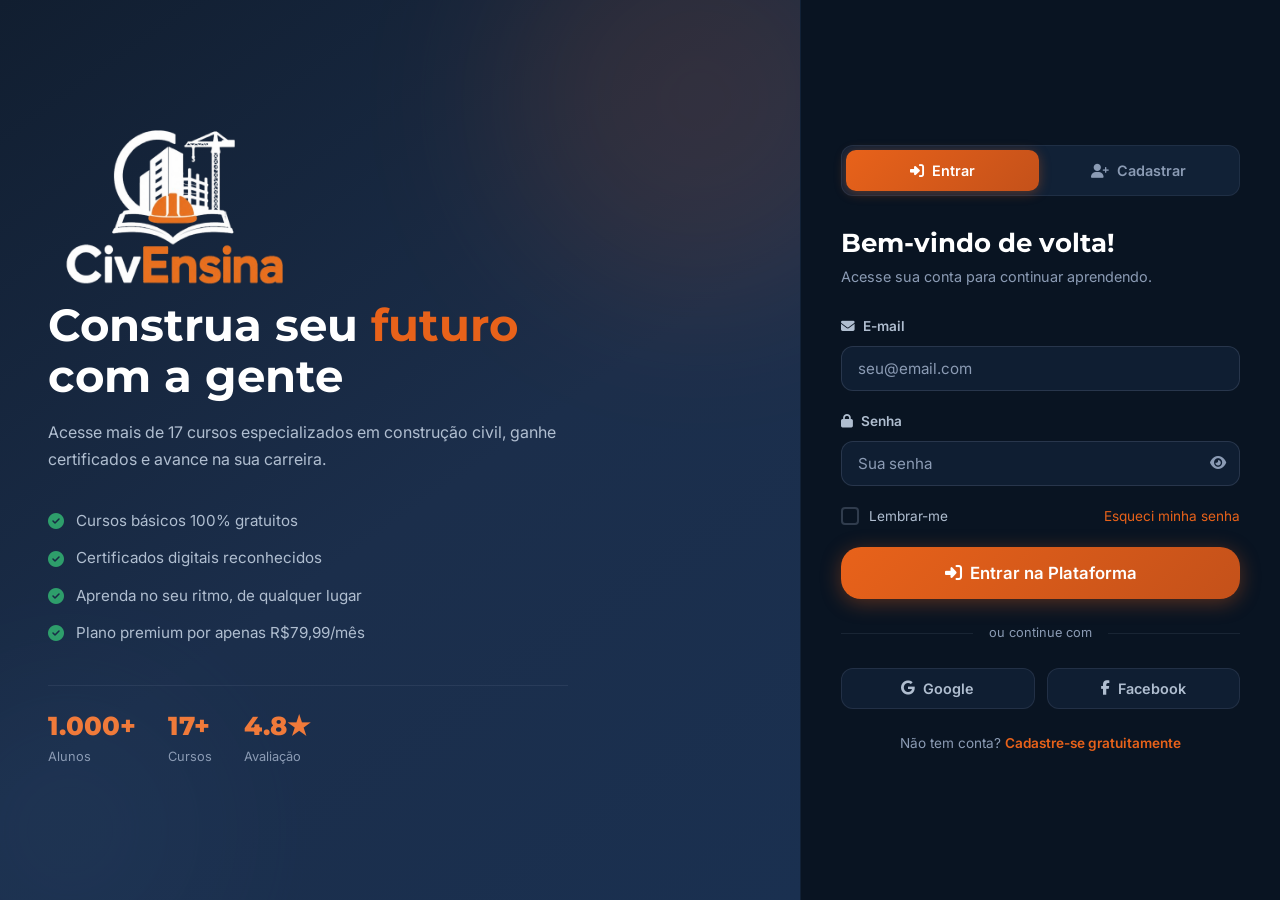
==== auth.html @ f8fbc62d "Add files via upload" ====
<!DOCTYPE html>
<html lang="pt-BR">
<head>
  <meta charset="UTF-8"/>
  <meta name="viewport" content="width=device-width, initial-scale=1.0"/>
  <title>CivEnsina | Acesso</title>
  <link rel="stylesheet" href="css/style.css"/>
  <link rel="stylesheet" href="css/auth.css"/>
  <link rel="stylesheet" href="https://cdnjs.cloudflare.com/ajax/libs/font-awesome/6.5.0/css/all.min.css"/>
  <link href="https://fonts.googleapis.com/css2?family=Inter:wght@300;400;500;600;700;800;900&family=Montserrat:wght@400;600;700;800;900&display=swap" rel="stylesheet"/>
</head>
<body class="auth-page">

<div class="auth-wrapper">
  <!-- LEFT PANEL -->
  <div class="auth-left">
    <div class="auth-left-content"> <a class = "menu" href="#home">
        <img src = "img/logo.png" alt="logo CivEnsina" width="250" height="180">
      </a>
      </a>
      <div class="auth-hero-text">
        <h1>Construa seu <span class="accent">futuro</span> com a gente</h1>
        <p>Acesse mais de 17 cursos especializados em construção civil, ganhe certificados e avance na sua carreira.</p>
      </div>
      <div class="auth-features">
        <div class="auth-feat"><i class="fas fa-check-circle"></i><span>Cursos básicos 100% gratuitos</span></div>
        <div class="auth-feat"><i class="fas fa-check-circle"></i><span>Certificados digitais reconhecidos</span></div>
        <div class="auth-feat"><i class="fas fa-check-circle"></i><span>Aprenda no seu ritmo, de qualquer lugar</span></div>
        <div class="auth-feat"><i class="fas fa-check-circle"></i><span>Plano premium por apenas R$79,99/mês</span></div>
      </div>
      <div class="auth-stats-mini">
        <div class="ast"><span>1.000+</span><p>Alunos</p></div>
        <div class="ast"><span>17+</span><p>Cursos</p></div>
        <div class="ast"><span>4.8★</span><p>Avaliação</p></div>
      </div>
    </div>
    <div class="auth-left-shapes">
      <div class="als als-1"></div>
      <div class="als als-2"></div>
    </div>
  </div>

  <!-- RIGHT PANEL -->
  <div class="auth-right">
    <div class="auth-form-container">

      <!-- TABS -->
      <div class="auth-tabs">
        <button class="auth-tab active" id="tabLogin" onclick="switchTab('login')">
          <i class="fas fa-sign-in-alt"></i> Entrar
        </button>
        <button class="auth-tab" id="tabCadastro" onclick="switchTab('cadastro')">
          <i class="fas fa-user-plus"></i> Cadastrar
        </button>
      </div>

      <!-- LOGIN FORM -->
      <div class="auth-form-panel active" id="panelLogin">
        <div class="form-header">
          <h2>Bem-vindo de volta!</h2>
          <p>Acesse sua conta para continuar aprendendo.</p>
        </div>
        <form id="loginForm" onsubmit="handleLogin(event)">
          <div class="form-group">
            <label for="loginEmail"><i class="fas fa-envelope"></i> E-mail</label>
            <input type="email" id="loginEmail" placeholder="seu@email.com" required/>
            <span class="form-error" id="loginEmailErr"></span>
          </div>
          <div class="form-group">
            <label for="loginPassword"><i class="fas fa-lock"></i> Senha</label>
            <div class="input-password">
              <input type="password" id="loginPassword" placeholder="Sua senha" required/>
              <button type="button" class="toggle-pass" onclick="togglePassword('loginPassword')"><i class="fas fa-eye"></i></button>
            </div>
            <span class="form-error" id="loginPassErr"></span>
          </div>
          <div class="form-options">
            <label class="checkbox-label"><input type="checkbox" id="rememberMe"/><span class="checkmark"></span> Lembrar-me</label>
            <a href="#" class="forgot-link" onclick="showForgotPassword()">Esqueci minha senha</a>
          </div>
          <button type="submit" class="btn btn-primary btn-full btn-lg"><i class="fas fa-sign-in-alt"></i> Entrar na Plataforma</button>
        </form>
        <div class="social-divider"><span>ou continue com</span></div>
        <div class="social-buttons">
          <button class="btn-social google" onclick="socialLogin('google')"><i class="fab fa-google"></i> Google</button>
          <button class="btn-social facebook" onclick="socialLogin('facebook')"><i class="fab fa-facebook-f"></i> Facebook</button>
        </div>
        <p class="switch-auth">Não tem conta? <a href="#" onclick="switchTab('cadastro')">Cadastre-se gratuitamente</a></p>
      </div>

      <!-- CADASTRO FORM -->
      <div class="auth-form-panel" id="panelCadastro">
        <div class="form-header">
          <h2>Crie sua conta gratuita</h2>
          <p>Junte-se a milhares de profissionais da construção civil.</p>
        </div>
        <form id="cadastroForm" onsubmit="handleCadastro(event)">
          <div class="form-group">
            <label for="cadNome"><i class="fas fa-user"></i> Nome Completo</label>
            <input type="text" id="cadNome" placeholder="Seu nome completo" required/>
            <span class="form-error" id="cadNomeErr"></span>
          </div>
          <div class="form-group">
            <label for="cadEmail"><i class="fas fa-envelope"></i> E-mail</label>
            <input type="email" id="cadEmail" placeholder="seu@email.com" required/>
            <span class="form-error" id="cadEmailErr"></span>
          </div>
          <div class="form-group">
            <label for="cadSenha"><i class="fas fa-lock"></i> Senha</label>
            <div class="input-password">
              <input type="password" id="cadSenha" placeholder="Crie uma senha forte" required/>
              <button type="button" class="toggle-pass" onclick="togglePassword('cadSenha')"><i class="fas fa-eye"></i></button>
            </div>
            <div class="password-strength" id="passStrength">
              <div class="strength-bar"><div class="strength-fill" id="strengthFill"></div></div>
              <span id="strengthText">Digite uma senha</span>
            </div>
            <span class="form-error" id="cadSenhaErr"></span>
          </div>
          <div class="form-group">
            <label for="cadConfirma"><i class="fas fa-lock"></i> Confirmar Senha</label>
            <div class="input-password">
              <input type="password" id="cadConfirma" placeholder="Confirme sua senha" required/>
              <button type="button" class="toggle-pass" onclick="togglePassword('cadConfirma')"><i class="fas fa-eye"></i></button>
            </div>
            <span class="form-error" id="cadConfirmaErr"></span>
          </div>
          <label class="checkbox-label terms"><input type="checkbox" id="termsCheck" required/><span class="checkmark"></span> Concordo com os <a href="#">Termos de Uso</a> e <a href="#">Política de Privacidade</a></label>
          <button type="submit" class="btn btn-primary btn-full btn-lg"><i class="fas fa-user-plus"></i> Criar Minha Conta</button>
        </form>
        <div class="social-divider"><span>ou cadastre com</span></div>
        <div class="social-buttons">
          <button class="btn-social google" onclick="socialLogin('google')"><i class="fab fa-google"></i> Google</button>
          <button class="btn-social facebook" onclick="socialLogin('facebook')"><i class="fab fa-facebook-f"></i> Facebook</button>
        </div>
        <p class="switch-auth">Já tem conta? <a href="#" onclick="switchTab('login')">Fazer login</a></p>
      </div>

      <!-- FORGOT PASSWORD MODAL INLINE -->
      <div class="forgot-panel" id="forgotPanel" style="display:none;">
        <div class="form-header">
          <button class="btn-back" onclick="hideForgotPassword()"><i class="fas fa-arrow-left"></i></button>
          <h2>Recuperar Senha</h2>
          <p>Informe seu e-mail e enviaremos as instruções de recuperação.</p>
        </div>
        <form id="forgotForm" onsubmit="handleForgotPassword(event)">
          <div class="form-group">
            <label for="forgotEmail"><i class="fas fa-envelope"></i> E-mail cadastrado</label>
            <input type="email" id="forgotEmail" placeholder="seu@email.com" required/>
          </div>
          <button type="submit" class="btn btn-primary btn-full btn-lg"><i class="fas fa-paper-plane"></i> Enviar E-mail de Recuperação</button>
        </form>
        <div class="forgot-success" id="forgotSuccess" style="display:none;">
          <i class="fas fa-check-circle"></i>
          <h3>E-mail enviado!</h3>
          <p>Verifique sua caixa de entrada e siga as instruções para redefinir sua senha.</p>
          <button class="btn btn-outline" onclick="hideForgotPassword()">Voltar ao Login</button>
        </div>
      </div>

    </div>
  </div>
</div>

<!-- TOAST -->
<div class="toast" id="toast"></div>

<script src="js/auth.js"></script>
</body>
</html>
---- css/style.css ----
/* =============================================
   CIVENSINA — GLOBAL STYLES
   Paleta da Logo:
   Azul Marinho  #1B2E4B  (primário escuro)
   Azul Médio    #2C4A6E  (variante)
   Laranja       #E8621A  (destaque/ação)
   Laranja claro #F07A3A  (hover)
   Cinza Azulado #8B9BB4  (secundário)
   Branco        #FFFFFF
   Off-white     #F4F6FA
   ============================================= */

:root {
  --navy:        #1B2E4B;
  --navy-deep:   #111E30;
  --navy-mid:    #2C4A6E;
  --navy-light:  #3A5F8A;
  --orange:      #E8621A;
  --orange-dark: #C4511A;
  --orange-light:#F07A3A;
  --orange-glow: #FF8C4A;
  --steel:       #8B9BB4;
  --steel-light: #B0BED0;
  --white:       #FFFFFF;
  --off-white:   #F4F6FA;
  --card-bg:     #192741;
  --card-border: rgba(139,155,180,0.15);
  --dark-bg:     #0E1C2E;
  --darker-bg:   #091422;
  --success:     #2E9E6B;
  --danger:      #D94F3A;
  --warning:     #E8A21A;
  --info:        #2A7EC4;

  --shadow:    0 4px 20px rgba(11,24,44,0.35);
  --shadow-lg: 0 8px 40px rgba(11,24,44,0.5);
  --shadow-orange: 0 4px 20px rgba(232,98,26,0.35);
  --radius:    12px;
  --radius-lg: 20px;
  --radius-xl: 30px;
  --transition: all 0.3s ease;
  --font-main:    'Inter', sans-serif;
  --font-heading: 'Montserrat', sans-serif;
}

*, *::before, *::after { margin: 0; padding: 0; box-sizing: border-box; }
html { scroll-behavior: smooth; }

body {
  font-family: var(--font-main);
  background: var(--dark-bg);
  color: var(--white);
  line-height: 1.6;
  overflow-x: hidden;
}

h1,h2,h3,h4,h5 { font-family: var(--font-heading); font-weight: 700; line-height: 1.2; }
a { text-decoration: none; color: inherit; }
img { max-width: 100%; }
.container { max-width: 1200px; margin: 0 auto; padding: 0 24px; }

.accent { color: var(--orange); }
.accent-navy { color: var(--navy-light); }

/* ======== BUTTONS ======== */
.btn {
  display: inline-flex; align-items: center; gap: 8px;
  padding: 12px 24px; border-radius: var(--radius);
  font-weight: 600; font-size: 0.95rem;
  cursor: pointer; border: none; transition: var(--transition);
  text-decoration: none; font-family: var(--font-main); white-space: nowrap;
}

.btn-primary {
  background: linear-gradient(135deg, var(--orange), var(--orange-dark));
  color: var(--white);
  box-shadow: var(--shadow-orange);
}
.btn-primary:hover { transform: translateY(-2px); box-shadow: 0 8px 28px rgba(232,98,26,0.55); background: linear-gradient(135deg, var(--orange-light), var(--orange)); }

.btn-navy {
  background: linear-gradient(135deg, var(--navy-mid), var(--navy));
  color: var(--white);
  box-shadow: 0 4px 16px rgba(27,46,75,0.5);
}
.btn-navy:hover { transform: translateY(-2px); box-shadow: 0 8px 28px rgba(27,46,75,0.7); }

.btn-gold {
  background: linear-gradient(135deg, var(--orange-light), var(--orange-dark));
  color: var(--white); font-weight: 700;
  box-shadow: var(--shadow-orange);
}
.btn-gold:hover { transform: translateY(-2px); box-shadow: 0 8px 28px rgba(232,98,26,0.6); }

.btn-outline {
  background: transparent;
  border: 2px solid var(--orange);
  color: var(--orange);
}
.btn-outline:hover { background: var(--orange); color: var(--white); }

.btn-outline-navy {
  background: transparent;
  border: 2px solid var(--navy-light);
  color: var(--white);
}
.btn-outline-navy:hover { background: var(--navy-mid); border-color: var(--navy-mid); }

.btn-outline-light {
  background: transparent;
  border: 2px solid rgba(255,255,255,0.4);
  color: var(--white);
}
.btn-outline-light:hover { background: rgba(255,255,255,0.1); border-color: var(--white); }

.btn-glass {
  background: rgba(255,255,255,0.08);
  backdrop-filter: blur(12px);
  border: 1px solid rgba(255,255,255,0.18);
  color: var(--white);
}
.btn-glass:hover { background: rgba(255,255,255,0.15); }

.btn-sm  { padding: 8px 16px; font-size: 0.85rem; }
.btn-lg  { padding: 16px 32px; font-size: 1.05rem; border-radius: var(--radius-lg); }
.btn-full { width: 100%; justify-content: center; }

.pulse-btn { animation: pulse-anim 2.2s infinite; }
@keyframes pulse-anim {
  0%,100% { box-shadow: var(--shadow-orange); }
  50%      { box-shadow: 0 4px 35px rgba(232,98,26,0.75); }
}

/* ======== NAVBAR ======== */
.navbar {
  position: fixed; top: 0; left: 0; right: 0; z-index: 1000;
  background: rgba(14,28,46,0.96);
  backdrop-filter: blur(20px);
  border-bottom: 1px solid rgba(232,98,26,0.2);
  transition: var(--transition);
}
.navbar.scrolled { background: rgba(9,20,34,0.99); box-shadow: var(--shadow); }

.nav-container {
  max-width: 1200px; margin: 0 auto; padding: 0 24px;
  height: 72px; display: flex; align-items: center; gap: 40px;
}

.nav-logo {
  display: flex; align-items: center; gap: 10px;
  font-family: var(--font-heading); font-weight: 800; font-size: 1.4rem; flex-shrink: 0;
}

.nav-links { display: flex; list-style: none; gap: 4px; flex: 1; }
.nav-links a {
  padding: 8px 14px; border-radius: 8px;
  font-size: 0.9rem; font-weight: 500; color: var(--steel-light);
  transition: var(--transition);
}
.nav-links a:hover { color: var(--orange); background: rgba(232,98,26,0.08); }

.nav-buttons { display: flex; gap: 12px; flex-shrink: 0; }

.hamburger { display: none; flex-direction: column; gap: 5px; background: none; border: none; cursor: pointer; padding: 4px; }
.hamburger span { display: block; width: 24px; height: 2px; background: var(--white); border-radius: 2px; transition: var(--transition); }

/* ======== HERO ======== */
.hero {
  min-height: 100vh;
  background: linear-gradient(135deg, var(--darker-bg) 0%, var(--dark-bg) 45%, #1A2840 100%);
  display: flex; align-items: center; justify-content: center;
  position: relative; overflow: hidden; padding: 100px 24px 60px;
}

.hero-overlay {
  position: absolute; inset: 0;
  background: url("data:image/svg+xml,%3Csvg width='60' height='60' viewBox='0 0 60 60' xmlns='http://www.w3.org/2000/svg'%3E%3Cg fill='none' fill-rule='evenodd'%3E%3Cg fill='%23E8621A' fill-opacity='0.04'%3E%3Ccircle cx='30' cy='30' r='4'/%3E%3C/g%3E%3C/g%3E%3C/svg%3E");
}

.hero-content { max-width: 780px; text-align: center; position: relative; z-index: 2; }

.hero-badge {
  display: inline-flex; align-items: center; gap: 8px;
  background: rgba(232,98,26,0.12); border: 1px solid rgba(232,98,26,0.35);
  color: var(--orange-light); padding: 8px 20px; border-radius: 50px;
  font-size: 0.85rem; font-weight: 600; margin-bottom: 28px;
  animation: fadeDown 0.6s ease;
}

.hero-title {
  font-size: clamp(2.2rem, 5vw, 4rem); font-weight: 900; line-height: 1.1;
  margin-bottom: 20px; animation: fadeUp 0.7s ease; color: var(--white);
}

.hero-highlight {
  background: linear-gradient(135deg, var(--orange), var(--orange-light));
  -webkit-background-clip: text; -webkit-text-fill-color: transparent;
}

.hero-subtitle {
  font-size: 1.15rem; color: var(--steel-light);
  max-width: 620px; margin: 0 auto 32px; animation: fadeUp 0.8s ease;
}

.hero-stats { display: flex; align-items: center; justify-content: center; gap: 28px; margin-bottom: 40px; animation: fadeUp 0.9s ease; }
.stat { display: flex; flex-direction: column; align-items: center; }
.stat-number { font-size: 1.9rem; font-weight: 800; color: var(--orange); font-family: var(--font-heading); }
.stat-label { font-size: 0.78rem; color: var(--steel); text-transform: uppercase; letter-spacing: 1px; }
.stat-divider { width: 1px; height: 44px; background: rgba(139,155,180,0.2); }

.hero-buttons { display: flex; gap: 16px; justify-content: center; flex-wrap: wrap; animation: fadeUp 1s ease; }

.hero-shapes { position: absolute; inset: 0; pointer-events: none; }
.shape { position: absolute; border-radius: 50%; filter: blur(90px); opacity: 0.12; }
.shape-1 { width: 600px; height: 600px; background: var(--navy-mid);  top: -150px; right: -150px; }
.shape-2 { width: 350px; height: 350px; background: var(--orange);    bottom: -80px; left: -80px; }
.shape-3 { width: 250px; height: 250px; background: var(--orange-light); top: 45%; left: 48%; transform: translate(-50%,-50%); }

.scroll-indicator { position: absolute; bottom: 30px; left: 50%; transform: translateX(-50%); animation: bounce 2s infinite; }
.scroll-dot { width: 6px; height: 6px; background: var(--orange); border-radius: 50%; }
@keyframes bounce { 0%,100% { transform:translateX(-50%) translateY(0); } 50% { transform:translateX(-50%) translateY(-10px); } }

/* ======== SECTIONS ======== */
section { padding: 80px 0; }

.section-header { text-align: center; margin-bottom: 56px; }

.section-badge {
  display: inline-flex; align-items: center; gap: 8px;
  background: rgba(232,98,26,0.1); border: 1px solid rgba(232,98,26,0.25);
  color: var(--orange-light); padding: 6px 18px; border-radius: 50px;
  font-size: 0.78rem; font-weight: 600; text-transform: uppercase; letter-spacing: 1px;
  margin-bottom: 16px;
}
.section-badge.light { background: rgba(255,255,255,0.08); border-color: rgba(255,255,255,0.18); color: var(--white); }
.section-badge.navy  { background: rgba(44,74,110,0.3); border-color: rgba(44,74,110,0.5); color: var(--steel-light); }

.section-title    { font-size: clamp(1.8rem,3vw,2.6rem); margin-bottom: 16px; }
.section-subtitle { font-size: 1.05rem; color: var(--steel); max-width: 600px; margin: 0 auto; }

/* ======== BENEFITS ======== */
.about-section { background: var(--darker-bg); }

.benefits-grid { display: grid; grid-template-columns: repeat(auto-fit, minmax(300px, 1fr)); gap: 24px; }

.benefit-card {
  background: var(--card-bg); border: 1px solid var(--card-border);
  border-radius: var(--radius-lg); padding: 32px; transition: var(--transition);
}
.benefit-card:hover { transform: translateY(-6px); border-color: var(--orange); box-shadow: 0 12px 40px rgba(232,98,26,0.15); }

.benefit-icon {
  width: 60px; height: 60px;
  background: linear-gradient(135deg, rgba(232,98,26,0.2), rgba(232,98,26,0.05));
  border: 1px solid rgba(232,98,26,0.3); border-radius: 14px;
  display: flex; align-items: center; justify-content: center;
  font-size: 1.5rem; color: var(--orange); margin-bottom: 20px;
}
.benefit-card h3 { font-size: 1.1rem; margin-bottom: 12px; color: var(--white); }
.benefit-card p  { color: var(--steel); font-size: 0.9rem; line-height: 1.7; }

/* ======== COURSES ======== */
.courses-section { background: var(--dark-bg); }

.courses-grid { display: grid; grid-template-columns: repeat(auto-fit, minmax(320px, 1fr)); gap: 24px; margin-bottom: 48px; }

.course-card {
  background: var(--card-bg); border: 1px solid var(--card-border);
  border-radius: var(--radius-lg); overflow: hidden; transition: var(--transition);
}
.course-card:hover { transform: translateY(-6px); border-color: var(--orange); box-shadow: 0 12px 40px rgba(232,98,26,0.18); }

.course-thumb {
  height: 120px; display: flex; align-items: center; justify-content: center;
  font-size: 3rem; color: rgba(255,255,255,0.25);
}
.course-thumb.basic    { background: linear-gradient(135deg, #0E1C2E, #1B2E4B); }
.course-thumb.advanced { background: linear-gradient(135deg, #1B1A0E, #3A2A00); }

.course-body { padding: 20px; }

.course-tag {
  display: inline-block; padding: 4px 12px; border-radius: 50px;
  font-size: 0.72rem; font-weight: 700; text-transform: uppercase; letter-spacing: 0.5px; margin-bottom: 10px;
}
.course-tag.free    { background: rgba(46,158,107,0.18); color: #4BC990; border: 1px solid rgba(46,158,107,0.3); }
.course-tag.premium { background: rgba(232,98,26,0.18);  color: var(--orange-light); border: 1px solid rgba(232,98,26,0.35); }

.course-body h4 { font-size: 1rem; margin-bottom: 8px; color: var(--white); }
.course-body p  { font-size: 0.85rem; color: var(--steel); margin-bottom: 12px; }

.course-meta { display: flex; gap: 16px; margin-bottom: 12px; }
.course-meta span { font-size: 0.8rem; color: var(--steel-light); display: flex; align-items: center; gap: 5px; }
.course-meta i { color: var(--orange); }

.course-progress { height: 4px; background: rgba(255,255,255,0.07); border-radius: 2px; margin-bottom: 14px; overflow: hidden; }
.progress-bar    { height: 100%; background: linear-gradient(90deg, var(--orange), var(--orange-light)); border-radius: 2px; transition: width 0.5s ease; }

.courses-cta { text-align: center; }

/* ======== PREMIUM ======== */
.premium-section {
  background: linear-gradient(135deg, var(--darker-bg) 0%, #0F1E35 50%, var(--dark-bg) 100%);
  position: relative; overflow: hidden;
}
.premium-section::before {
  content: ''; position: absolute; top: 0; left: 0; right: 0; height: 3px;
  background: linear-gradient(90deg, var(--navy), var(--orange), var(--navy));
}

.premium-inner { display: grid; grid-template-columns: 1fr 1fr; gap: 60px; align-items: center; }

.premium-content h2 { font-size: clamp(1.6rem,2.5vw,2.2rem); margin-bottom: 20px; }

.price-tag { display: flex; align-items: baseline; gap: 4px; margin: 20px 0; font-family: var(--font-heading); }
.price-currency { font-size: 1.5rem; font-weight: 700; color: var(--orange); }
.price-value    { font-size: 4rem; font-weight: 900; color: var(--orange); line-height: 1; }
.price-cents    { font-size: 1.5rem; font-weight: 700; color: var(--orange); }
.price-period   { font-size: 1rem; color: var(--steel); margin-left: 6px; }

.premium-benefits { list-style: none; margin-bottom: 24px; }
.premium-benefits li {
  display: flex; align-items: center; gap: 12px;
  padding: 9px 0; font-size: 0.95rem; color: var(--steel-light);
  border-bottom: 1px solid rgba(139,155,180,0.1);
}
.premium-benefits i { color: var(--success); font-size: 0.85rem; }

.premium-payment-icons { display: flex; gap: 16px; font-size: 1.8rem; color: var(--steel); margin-bottom: 24px; }

.advanced-list { display: flex; flex-direction: column; gap: 8px; }
.adv-item {
  display: flex; align-items: center; gap: 12px;
  background: rgba(27,46,75,0.4); border: 1px solid rgba(44,74,110,0.3);
  border-radius: var(--radius); padding: 12px 16px; transition: var(--transition);
}
.adv-item:hover { border-color: var(--orange); background: rgba(232,98,26,0.08); }
.adv-item i { color: var(--orange); width: 20px; }
.adv-item span:first-of-type { flex: 1; font-size: 0.9rem; }

.tag-premium {
  font-size: 0.68rem; font-weight: 700;
  background: rgba(232,98,26,0.18); color: var(--orange-light);
  border: 1px solid rgba(232,98,26,0.35);
  padding: 2px 9px; border-radius: 50px; text-transform: uppercase;
}

.premium-courses h3 { font-size: 1.2rem; margin-bottom: 20px; color: var(--orange-light); }

/* ======== CERTIFICATES ======== */
.cert-section { background: var(--darker-bg); }

.cert-preview { display: grid; grid-template-columns: 1fr 1fr; gap: 48px; align-items: center; }

.cert-card {
  background: linear-gradient(135deg, var(--card-bg), var(--navy-deep));
  border: 2px solid rgba(232,98,26,0.4); border-radius: var(--radius-lg);
  padding: 32px; position: relative;
  box-shadow: 0 0 50px rgba(232,98,26,0.1), var(--shadow-lg);
}
.cert-header { display: flex; justify-content: space-between; align-items: center; margin-bottom: 20px; }
.cert-logo   { font-family: var(--font-heading); font-size: 1.1rem; font-weight: 800; color: var(--orange-light); }
.cert-stars i { color: var(--orange); font-size: 0.9rem; }
.cert-label  { font-size: 0.72rem; font-weight: 700; text-transform: uppercase; letter-spacing: 3px; color: var(--steel); margin-bottom: 12px; }
.cert-course-name { font-size: 1.6rem; color: var(--white); margin-bottom: 10px; }
.cert-student     { font-size: 0.95rem; color: var(--steel-light); margin-bottom: 20px; }
.cert-info { display: flex; gap: 16px; flex-wrap: wrap; }
.cert-info span { font-size: 0.8rem; color: var(--steel); display: flex; align-items: center; gap: 6px; }
.cert-seal { position: absolute; bottom: 24px; right: 24px; font-size: 3rem; color: var(--orange); opacity: 0.3; }

.cert-features { display: flex; flex-direction: column; gap: 22px; }
.cert-feat { display: flex; align-items: flex-start; gap: 16px; }
.cert-feat > i { font-size: 1.5rem; color: var(--orange); flex-shrink: 0; margin-top: 4px; }
.cert-feat h4 { font-size: 0.95rem; margin-bottom: 4px; }
.cert-feat p  { font-size: 0.85rem; color: var(--steel); }

/* ======== TESTIMONIALS ======== */
.testimonials-section { background: var(--dark-bg); }

.testimonials-grid { display: grid; grid-template-columns: repeat(auto-fit, minmax(300px, 1fr)); gap: 24px; }

.testimonial-card {
  background: var(--card-bg); border: 1px solid var(--card-border);
  border-radius: var(--radius-lg); padding: 28px; transition: var(--transition);
}
.testimonial-card:hover { border-color: var(--orange); transform: translateY(-4px); box-shadow: 0 10px 30px rgba(232,98,26,0.12); }

.test-stars { margin-bottom: 16px; }
.test-stars i { color: var(--orange); font-size: 0.9rem; }
.testimonial-card > p { font-size: 0.95rem; color: var(--steel-light); line-height: 1.7; margin-bottom: 20px; font-style: italic; }

.test-author { display: flex; align-items: center; gap: 14px; }
.test-avatar {
  width: 48px; height: 48px; border-radius: 50%;
  background: linear-gradient(135deg, var(--orange), var(--navy-mid));
  display: flex; align-items: center; justify-content: center;
  font-size: 1.2rem; flex-shrink: 0;
}
.test-author strong { display: block; font-size: 0.95rem; color: var(--white); }
.test-author span   { font-size: 0.8rem; color: var(--steel); }

/* ======== CTA ======== */
.cta-section { background: var(--darker-bg); padding: 80px 0; }

.cta-box {
  text-align: center; padding: 64px;
  background: linear-gradient(135deg, rgba(27,46,75,0.6), rgba(44,74,110,0.3));
  border: 1px solid rgba(232,98,26,0.25); border-radius: var(--radius-xl);
  position: relative; overflow: hidden;
}
.cta-box::before {
  content: ''; position: absolute; top: 0; left: 0; right: 0; height: 2px;
  background: linear-gradient(90deg, transparent, var(--orange), transparent);
}
.cta-icon { font-size: 3rem; color: var(--orange); margin-bottom: 20px; display: block; }
.cta-box h2 { font-size: 2.2rem; margin-bottom: 16px; }
.cta-box p  { font-size: 1.05rem; color: var(--steel-light); margin-bottom: 32px; }
.cta-buttons { display: flex; gap: 16px; justify-content: center; flex-wrap: wrap; }

/* ======== FOOTER ======== */
.footer {
  background: var(--navy-deep);
  border-top: 1px solid rgba(232,98,26,0.15);
  padding: 60px 0 0;
}

.footer-grid { display: grid; grid-template-columns: 2fr 1fr 1fr 1fr 1.5fr; gap: 40px; margin-bottom: 48px; }

.footer-brand p { color: var(--steel); font-size: 0.9rem; margin: 16px 0 20px; line-height: 1.7; }

.social-links { display: flex; gap: 12px; }
.social-links a {
  width: 40px; height: 40px; border-radius: 10px;
  background: rgba(44,74,110,0.4); border: 1px solid rgba(139,155,180,0.12);
  display: flex; align-items: center; justify-content: center;
  font-size: 1rem; color: var(--steel); transition: var(--transition);
}
.social-links a:hover { background: var(--orange); color: var(--white); border-color: var(--orange); }

.footer-links h4 { font-size: 0.88rem; font-weight: 700; text-transform: uppercase; letter-spacing: 1px; color: var(--orange-light); margin-bottom: 16px; }
.footer-links ul  { list-style: none; }
.footer-links li  { margin-bottom: 10px; }
.footer-links a   { font-size: 0.85rem; color: var(--steel); transition: var(--transition); }
.footer-links a:hover { color: var(--orange-light); padding-left: 4px; }

.footer-contact h4 { font-size: 0.88rem; font-weight: 700; text-transform: uppercase; letter-spacing: 1px; color: var(--orange-light); margin-bottom: 16px; }
.footer-contact p  { font-size: 0.85rem; color: var(--steel); margin-bottom: 10px; display: flex; align-items: center; gap: 8px; }
.footer-contact i  { color: var(--orange); }

.footer-bottom {
  border-top: 1px solid rgba(139,155,180,0.08);
  padding: 24px 0;
  display: flex; justify-content: space-between; align-items: center; flex-wrap: wrap; gap: 12px;
}
.footer-bottom p { font-size: 0.8rem; color: var(--steel); }

/* ======== ANIMATIONS ======== */
@keyframes fadeUp   { from { opacity:0; transform:translateY(30px); } to { opacity:1; transform:translateY(0); } }
@keyframes fadeDown { from { opacity:0; transform:translateY(-20px);} to { opacity:1; transform:translateY(0); } }

.animate-on-scroll { opacity:0; transform:translateY(30px); transition: opacity 0.6s ease, transform 0.6s ease; }
.animate-on-scroll.animated { opacity:1; transform:translateY(0); }

/* ======== TOAST ======== */
.toast {
  position: fixed; bottom: 24px; right: 24px; z-index: 9999;
  background: var(--card-bg); border: 1px solid rgba(232,98,26,0.35);
  color: var(--white); padding: 14px 24px;
  border-radius: var(--radius); box-shadow: var(--shadow-lg);
  font-size: 0.9rem; font-weight: 500;
  transform: translateY(100px); opacity: 0;
  transition: var(--transition); max-width: 380px;
}
.toast.show    { transform: translateY(0); opacity: 1; }
.toast.success { border-color: var(--success); }
.toast.error   { border-color: var(--danger);  }

/* ======== FORM BASE ======== */
.form-group { margin-bottom: 20px; }
.form-group label {
  display: flex; align-items: center; gap: 8px;
  font-size: 0.85rem; font-weight: 600; color: var(--steel-light); margin-bottom: 8px;
}
.form-group input,
.form-group select,
.form-group textarea {
  width: 100%;
  background: rgba(27,46,75,0.4);
  border: 1px solid rgba(139,155,180,0.2);
  border-radius: var(--radius); padding: 12px 16px;
  color: var(--white); font-size: 0.95rem; font-family: var(--font-main);
  transition: var(--transition); outline: none;
}
.form-group input::placeholder,
.form-group textarea::placeholder { color: var(--steel); }
.form-group input:focus,
.form-group select:focus,
.form-group textarea:focus {
  border-color: var(--orange); background: rgba(232,98,26,0.06);
  box-shadow: 0 0 0 3px rgba(232,98,26,0.12);
}
.form-group select option { background: var(--navy-deep); }
.form-group textarea { min-height: 120px; resize: vertical; }

.form-error { font-size: 0.8rem; color: var(--danger); margin-top: 4px; display: block; }

.input-password { position: relative; }
.input-password input { padding-right: 48px; }
.toggle-pass {
  position: absolute; right: 14px; top: 50%; transform: translateY(-50%);
  background: none; border: none; color: var(--steel); cursor: pointer; font-size: 0.9rem;
}
.toggle-pass:hover { color: var(--orange); }

.checkbox-label {
  display: flex; align-items: flex-start; gap: 10px;
  cursor: pointer; font-size: 0.85rem; color: var(--steel-light);
}
.checkbox-label input { display: none; }
.checkmark {
  width: 18px; height: 18px; border: 2px solid rgba(139,155,180,0.3);
  border-radius: 4px; flex-shrink: 0; margin-top: 1px;
  display: flex; align-items: center; justify-content: center; transition: var(--transition);
}
.checkbox-label input:checked + .checkmark { background: var(--orange); border-color: var(--orange); }
.checkbox-label input:checked + .checkmark::after { content: '✓'; font-size: 11px; color: white; font-weight: 700; }
.checkbox-label a { color: var(--orange); }

/* ======== RESPONSIVE ======== */
@media (max-width: 768px) {
  .nav-links, .nav-buttons { display: none; }

  /* Hamburger: empurrado para o canto direito */
  .nav-container {
    gap: 0;
    justify-content: space-between;
  }
  .hamburger {
    display: flex;
    margin-left: auto;
    flex-shrink: 0;
    padding: 8px;
    z-index: 10;
  }

  .nav-links.open {
    display: flex; flex-direction: column;
    position: absolute; top: 72px; left: 0; right: 0;
    background: var(--navy-deep); padding: 20px;
    border-bottom: 1px solid rgba(232,98,26,0.2);
    z-index: 999;
  }
  .nav-buttons.open {
    display: flex; flex-direction: column;
    padding: 0 20px 20px; background: var(--navy-deep);
    position: absolute; top: 72px; left: 0; right: 0;
    z-index: 998;
    margin-top: 200px;
  }
  .hero-stats { flex-direction: column; gap: 12px; }
  .stat-divider { display: none; }
  .premium-inner { grid-template-columns: 1fr; }
  .cert-preview  { grid-template-columns: 1fr; }
  .footer-grid   { grid-template-columns: 1fr; }
  .footer-bottom { flex-direction: column; text-align: center; }
}
---- css/auth.css ----
/* =============================================
   AUTH PAGE — CivEnsina Palette
   ============================================= */

.auth-page { min-height: 100vh; background: var(--dark-bg); display: flex; }

.auth-wrapper { display: flex; min-height: 100vh; width: 100%; }

/* ---- LEFT PANEL ---- */
.auth-left {
  flex: 1;
  background: linear-gradient(145deg, var(--navy-deep) 0%, var(--navy) 55%, #1A3050 100%);
  padding: 48px; display: flex; align-items: center;
  position: relative; overflow: hidden;
}

.auth-left-content { position: relative; z-index: 2; max-width: 520px; }

.auth-logo {
  display: flex; align-items: center; gap: 10px;
  font-family: var(--font-heading); font-weight: 800; font-size: 1.5rem;
  margin-bottom: 48px; color: var(--white);
}

.auth-hero-text h1 { font-size: clamp(2rem, 3.5vw, 3rem); margin-bottom: 16px; line-height: 1.15; }
.auth-hero-text h1 .accent { color: var(--orange); }
.auth-hero-text p { font-size: 1rem; color: var(--steel-light); margin-bottom: 36px; line-height: 1.7; }

.auth-features { display: flex; flex-direction: column; gap: 13px; margin-bottom: 40px; }
.auth-feat { display: flex; align-items: center; gap: 12px; font-size: 0.95rem; color: var(--steel-light); }
.auth-feat i { color: var(--success); font-size: 1rem; flex-shrink: 0; }

.auth-stats-mini { display: flex; gap: 32px; padding: 20px 0; border-top: 1px solid rgba(139,155,180,0.12); }
.ast span { display: block; font-size: 1.6rem; font-weight: 800; color: var(--orange-light); font-family: var(--font-heading); }
.ast p    { font-size: 0.8rem; color: var(--steel); }

/* Decorative shapes */
.auth-left-shapes { position: absolute; inset: 0; pointer-events: none; }
.als { position: absolute; border-radius: 50%; filter: blur(80px); opacity: 0.12; }
.als-1 { width: 400px; height: 400px; background: var(--orange);   top: -100px; right: -100px; }
.als-2 { width: 300px; height: 300px; background: var(--navy-light); bottom: -80px; left: -80px; }

/* ---- RIGHT PANEL ---- */
.auth-right {
  width: 480px; flex-shrink: 0;
  background: var(--darker-bg);
  display: flex; align-items: center; justify-content: center;
  padding: 48px 40px; overflow-y: auto;
  border-left: 1px solid rgba(27,46,75,0.5);
}

.auth-form-container { width: 100%; max-width: 400px; }

/* ---- TABS ---- */
.auth-tabs {
  display: flex; gap: 4px; margin-bottom: 32px;
  background: rgba(27,46,75,0.5);
  border: 1px solid rgba(139,155,180,0.12);
  border-radius: var(--radius); padding: 4px;
}

.auth-tab {
  flex: 1; padding: 12px;
  background: transparent; border: none;
  border-radius: calc(var(--radius) - 2px);
  color: var(--steel); font-size: 0.9rem; font-weight: 600;
  cursor: pointer; transition: var(--transition);
  display: flex; align-items: center; justify-content: center; gap: 8px;
  font-family: var(--font-main);
}
.auth-tab.active {
  background: linear-gradient(135deg, var(--orange), var(--orange-dark));
  color: var(--white); box-shadow: 0 2px 12px rgba(232,98,26,0.35);
}

/* ---- FORM PANELS ---- */
.auth-form-panel { display: none; }
.auth-form-panel.active { display: block; }

.form-header { margin-bottom: 28px; }
.form-header h2 { font-size: 1.6rem; margin-bottom: 6px; color: var(--white); }
.form-header p  { font-size: 0.9rem; color: var(--steel); }

.form-options { display: flex; justify-content: space-between; align-items: center; margin-bottom: 20px; }
.forgot-link { font-size: 0.85rem; color: var(--orange); transition: var(--transition); }
.forgot-link:hover { color: var(--orange-light); }

/* ---- PASSWORD STRENGTH ---- */
.password-strength { margin-top: 8px; }
.strength-bar { height: 4px; background: rgba(139,155,180,0.15); border-radius: 2px; margin-bottom: 6px; overflow: hidden; }
.strength-fill { height: 100%; width: 0%; border-radius: 2px; transition: all 0.3s ease; }
.strength-fill.weak   { background: var(--danger);  width: 25%; }
.strength-fill.fair   { background: var(--warning);  width: 50%; }
.strength-fill.good   { background: var(--info);     width: 75%; }
.strength-fill.strong { background: var(--success);  width: 100%; }
#strengthText { font-size: 0.75rem; color: var(--steel); }

/* ---- SOCIAL ---- */
.social-divider {
  display: flex; align-items: center; gap: 16px;
  margin: 24px 0; font-size: 0.8rem; color: var(--steel);
}
.social-divider::before,
.social-divider::after { content: ''; flex: 1; height: 1px; background: rgba(139,155,180,0.12); }

.social-buttons { display: flex; gap: 12px; margin-bottom: 24px; }

.btn-social {
  flex: 1; padding: 11px;
  border-radius: var(--radius);
  border: 1px solid rgba(139,155,180,0.15);
  background: rgba(27,46,75,0.4);
  color: var(--steel-light); font-size: 0.9rem; font-weight: 600;
  cursor: pointer; transition: var(--transition);
  display: flex; align-items: center; justify-content: center; gap: 8px;
  font-family: var(--font-main);
}
.btn-social.google:hover   { background: rgba(219,68,55,0.1); border-color: rgba(219,68,55,0.4); color: #DB4437; }
.btn-social.facebook:hover { background: rgba(66,103,178,0.1); border-color: rgba(66,103,178,0.4); color: #4267B2; }

.switch-auth { text-align: center; font-size: 0.85rem; color: var(--steel); }
.switch-auth a { color: var(--orange); font-weight: 600; }
.switch-auth a:hover { color: var(--orange-light); }

.terms { margin-bottom: 20px; }

/* ---- FORGOT PASSWORD ---- */
.forgot-panel .form-header { display: flex; flex-direction: column; }
.btn-back {
  background: none; border: none; color: var(--steel); cursor: pointer;
  font-size: 1.1rem; margin-bottom: 16px; align-self: flex-start;
  transition: var(--transition);
}
.btn-back:hover { color: var(--orange); }

.forgot-success { text-align: center; padding: 32px 0; }
.forgot-success i    { font-size: 3rem; color: var(--success); margin-bottom: 16px; }
.forgot-success h3   { margin-bottom: 10px; }
.forgot-success p    { color: var(--steel); font-size: 0.9rem; margin-bottom: 20px; }

/* ---- RESPONSIVE ---- */
@media (max-width: 960px) {
  .auth-left  { display: none; }
  .auth-right { width: 100%; padding: 40px 24px; }
}
@media (max-width: 480px) {
  .auth-right { padding: 32px 20px; align-items: flex-start; padding-top: 48px; }
}
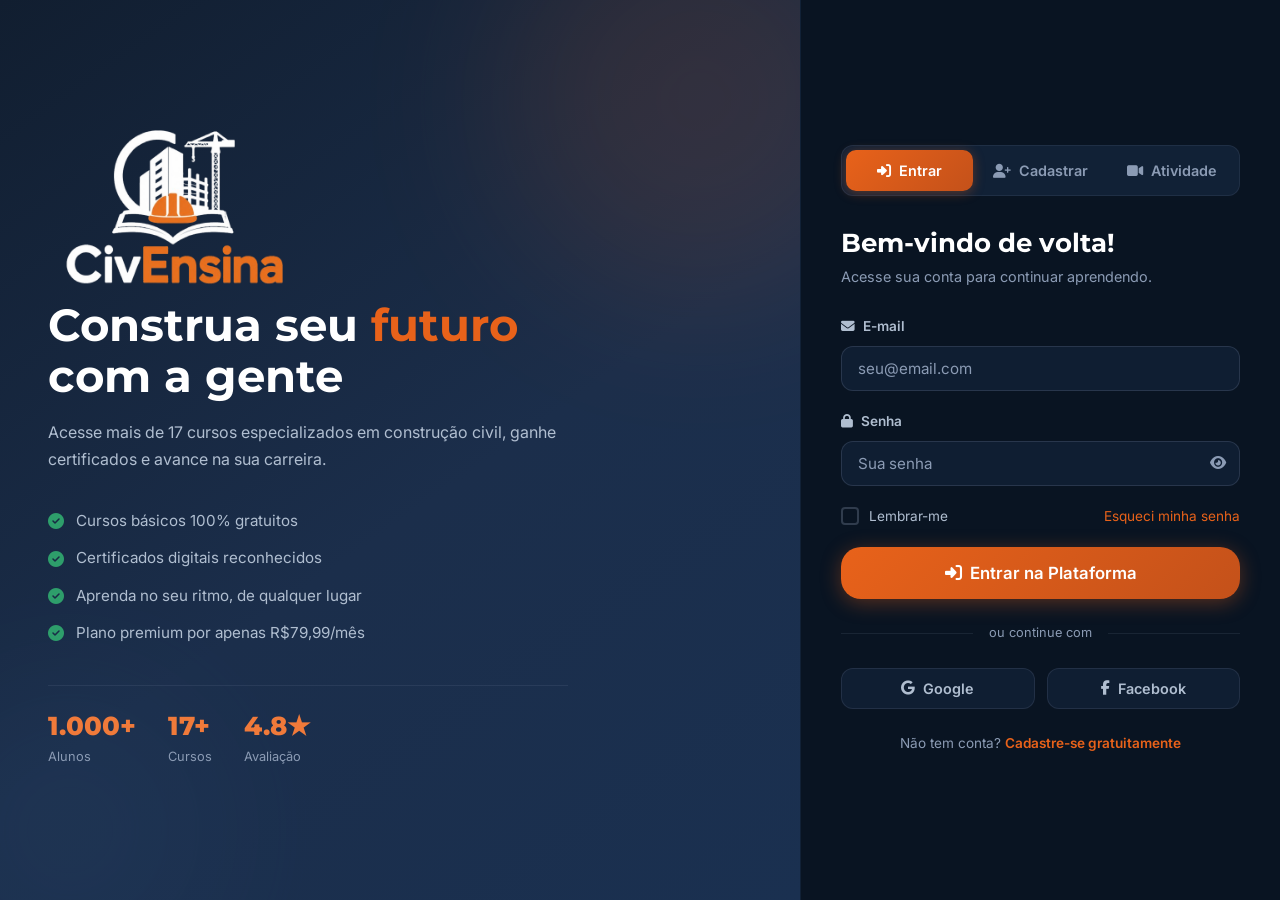
==== commit 2d76704a: "Update auth.html" ====
--- a/auth.html
+++ b/auth.html
@@ -52,6 +52,9 @@
         <button class="auth-tab" id="tabCadastro" onclick="switchTab('cadastro')">
           <i class="fas fa-user-plus"></i> Cadastrar
         </button>
+        <button class="auth-tab" id="tabVideo" onclick="switchTab('video')">
+          <i class="fas fa-video"></i> Atividade
+        </button>
       </div>
 
       <!-- LOGIN FORM -->
@@ -136,6 +139,71 @@
         <p class="switch-auth">Já tem conta? <a href="#" onclick="switchTab('login')">Fazer login</a></p>
       </div>
 
+      <!-- VÍDEO PRÁTICO PANEL -->
+      <div class="auth-form-panel" id="panelVideo">
+        <div class="form-header">
+          <h2>Atividade Prática</h2>
+          <p>Envie seu vídeo demonstrando a execução da atividade do curso.</p>
+        </div>
+
+        <!-- STATUS: não logado -->
+        <div id="videoLoginAlert" class="video-login-alert">
+          <i class="fas fa-lock"></i>
+          <div>
+            <strong>Faça login para enviar seu vídeo</strong>
+            <p>Você precisa estar logado e aprovado na etapa teórica para enviar a atividade prática.</p>
+          </div>
+          <button class="btn btn-primary btn-sm" onclick="switchTab('login')"><i class="fas fa-sign-in-alt"></i> Entrar</button>
+        </div>
+
+        <!-- ÁREA DE UPLOAD -->
+        <div id="videoUploadArea">
+          <div class="video-specs-row">
+            <div class="vspec"><i class="fas fa-hourglass-half"></i><span>3 a 10 min</span></div>
+            <div class="vspec"><i class="fas fa-file-video"></i><span>MP4 / MOV</span></div>
+            <div class="vspec"><i class="fas fa-hdd"></i><span>Máx. 500 MB</span></div>
+            <div class="vspec"><i class="fas fa-calendar-alt"></i><span>Prazo 7 dias</span></div>
+          </div>
+
+          <label class="video-drop-area" id="videoDropArea" for="videoFileInput">
+            <i class="fas fa-cloud-upload-alt"></i>
+            <p>Arraste o vídeo aqui ou <span>clique para selecionar</span></p>
+            <small>MP4 ou MOV · até 500 MB · 3 a 10 minutos</small>
+            <input type="file" id="videoFileInput" accept="video/mp4,video/quicktime" style="display:none" onchange="onVideoSelected(this)"/>
+          </label>
+
+          <div id="videoPreview" style="display:none;" class="video-preview-box">
+            <i class="fas fa-file-video"></i>
+            <div class="video-preview-info">
+              <strong id="videoFileName"></strong>
+              <span id="videoFileSize"></span>
+            </div>
+            <button class="video-remove-btn" onclick="removeVideo()"><i class="fas fa-times"></i></button>
+          </div>
+
+          <div class="video-checklist">
+            <p><i class="fas fa-clipboard-list"></i> Seu vídeo deve mostrar:</p>
+            <ul>
+              <li><i class="fas fa-hard-hat"></i> Uso correto de EPIs e normas de segurança</li>
+              <li><i class="fas fa-tools"></i> Uso adequado de materiais e ferramentas</li>
+              <li><i class="fas fa-tasks"></i> Aplicação das técnicas aprendidas no curso</li>
+              <li><i class="fas fa-ruler-combined"></i> Execução correta dos procedimentos</li>
+            </ul>
+          </div>
+
+          <button class="btn btn-primary btn-full btn-lg" id="btnSubmitVideo" onclick="submitVideo()" disabled>
+            <i class="fas fa-paper-plane"></i> Enviar Atividade Prática
+          </button>
+
+          <div id="videoSuccessMsg" style="display:none;" class="video-success">
+            <i class="fas fa-check-circle"></i>
+            <h3>Vídeo enviado com sucesso!</h3>
+            <p>Nossa equipe analisará sua atividade em até <strong>5 dias úteis</strong>. Você receberá uma notificação por e-mail com o resultado.</p>
+            <button class="btn btn-outline" onclick="switchTab('login')">Voltar ao Início</button>
+          </div>
+        </div>
+      </div>
+
       <!-- FORGOT PASSWORD MODAL INLINE -->
       <div class="forgot-panel" id="forgotPanel" style="display:none;">
         <div class="form-header">
@@ -166,5 +234,85 @@
 <div class="toast" id="toast"></div>
 
 <script src="js/auth.js"></script>
+<script>
+// Override switchTab to include video tab
+const _origSwitchTab = switchTab;
+function switchTab(tab) {
+  const panels = ['panelLogin','panelCadastro','panelVideo'];
+  const tabs = ['tabLogin','tabCadastro','tabVideo'];
+  panels.forEach(id => {
+    const el = document.getElementById(id);
+    if (el) { el.classList.remove('active'); el.style.display = ''; }
+  });
+  tabs.forEach(id => {
+    const el = document.getElementById(id);
+    if (el) el.classList.remove('active');
+  });
+  document.getElementById('forgotPanel').style.display = 'none';
+
+  if (tab === 'login') {
+    document.getElementById('panelLogin').classList.add('active');
+    document.getElementById('tabLogin').classList.add('active');
+  } else if (tab === 'cadastro') {
+    document.getElementById('panelCadastro').classList.add('active');
+    document.getElementById('tabCadastro').classList.add('active');
+  } else if (tab === 'video') {
+    document.getElementById('panelVideo').classList.add('active');
+    document.getElementById('tabVideo').classList.add('active');
+    checkVideoAccess();
+  }
+  window.location.hash = tab;
+}
+
+function checkVideoAccess() {
+  const user = JSON.parse(localStorage.getItem('ceCurrentUser') || 'null');
+  const loginAlert = document.getElementById('videoLoginAlert');
+  const uploadArea = document.getElementById('videoUploadArea');
+  if (!user) {
+    loginAlert.style.display = 'flex';
+    uploadArea.style.display = 'none';
+  } else {
+    loginAlert.style.display = 'none';
+    uploadArea.style.display = 'block';
+  }
+}
+
+function onVideoSelected(input) {
+  if (!input.files.length) return;
+  const file = input.files[0];
+  document.getElementById('videoDropArea').style.display = 'none';
+  const preview = document.getElementById('videoPreview');
+  preview.style.display = 'flex';
+  document.getElementById('videoFileName').textContent = file.name;
+  document.getElementById('videoFileSize').textContent = (file.size / 1024 / 1024).toFixed(1) + ' MB';
+  document.getElementById('btnSubmitVideo').disabled = false;
+}
+
+function removeVideo() {
+  document.getElementById('videoFileInput').value = '';
+  document.getElementById('videoPreview').style.display = 'none';
+  document.getElementById('videoDropArea').style.display = 'flex';
+  document.getElementById('btnSubmitVideo').disabled = true;
+}
+
+function submitVideo() {
+  const btn = document.getElementById('btnSubmitVideo');
+  btn.disabled = true;
+  btn.innerHTML = '<i class="fas fa-spinner fa-spin"></i> Enviando...';
+  setTimeout(() => {
+    document.getElementById('videoDropArea').style.display = 'none';
+    document.getElementById('videoPreview').style.display = 'none';
+    document.querySelector('.video-specs-row').style.display = 'none';
+    document.querySelector('.video-checklist').style.display = 'none';
+    btn.style.display = 'none';
+    document.getElementById('videoSuccessMsg').style.display = 'flex';
+  }, 2000);
+}
+
+// Handle hash on load for video tab
+window.addEventListener('load', () => {
+  if (window.location.hash === '#video') switchTab('video');
+});
+</script>
 </body>
 </html>
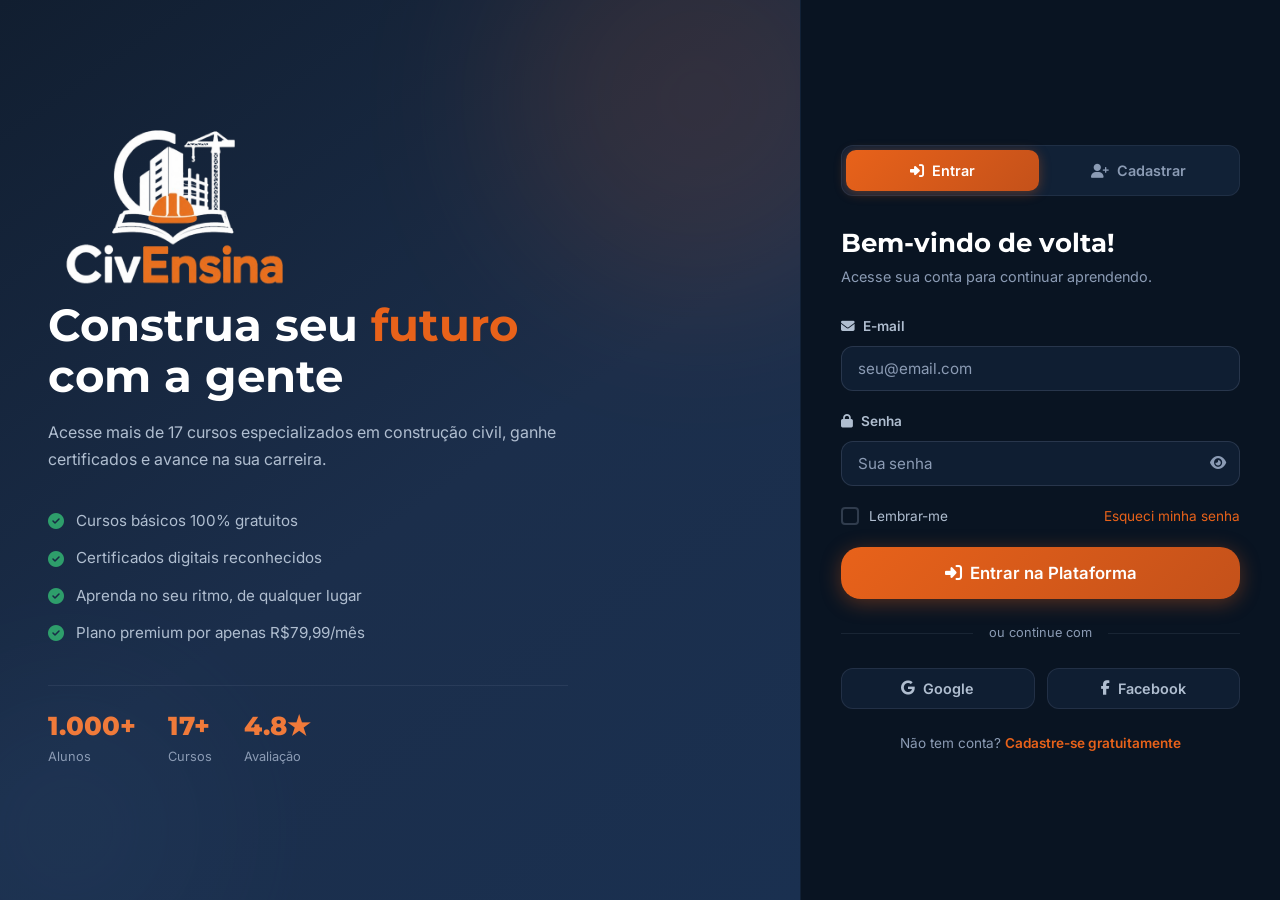
==== commit 3e405106: "Update auth.html" ====
--- a/auth.html
+++ b/auth.html
@@ -51,9 +51,6 @@
         </button>
         <button class="auth-tab" id="tabCadastro" onclick="switchTab('cadastro')">
           <i class="fas fa-user-plus"></i> Cadastrar
-        </button>
-        <button class="auth-tab" id="tabVideo" onclick="switchTab('video')">
-          <i class="fas fa-video"></i> Atividade
         </button>
       </div>
 
@@ -139,71 +136,6 @@
         <p class="switch-auth">Já tem conta? <a href="#" onclick="switchTab('login')">Fazer login</a></p>
       </div>
 
-      <!-- VÍDEO PRÁTICO PANEL -->
-      <div class="auth-form-panel" id="panelVideo">
-        <div class="form-header">
-          <h2>Atividade Prática</h2>
-          <p>Envie seu vídeo demonstrando a execução da atividade do curso.</p>
-        </div>
-
-        <!-- STATUS: não logado -->
-        <div id="videoLoginAlert" class="video-login-alert">
-          <i class="fas fa-lock"></i>
-          <div>
-            <strong>Faça login para enviar seu vídeo</strong>
-            <p>Você precisa estar logado e aprovado na etapa teórica para enviar a atividade prática.</p>
-          </div>
-          <button class="btn btn-primary btn-sm" onclick="switchTab('login')"><i class="fas fa-sign-in-alt"></i> Entrar</button>
-        </div>
-
-        <!-- ÁREA DE UPLOAD -->
-        <div id="videoUploadArea">
-          <div class="video-specs-row">
-            <div class="vspec"><i class="fas fa-hourglass-half"></i><span>3 a 10 min</span></div>
-            <div class="vspec"><i class="fas fa-file-video"></i><span>MP4 / MOV</span></div>
-            <div class="vspec"><i class="fas fa-hdd"></i><span>Máx. 500 MB</span></div>
-            <div class="vspec"><i class="fas fa-calendar-alt"></i><span>Prazo 7 dias</span></div>
-          </div>
-
-          <label class="video-drop-area" id="videoDropArea" for="videoFileInput">
-            <i class="fas fa-cloud-upload-alt"></i>
-            <p>Arraste o vídeo aqui ou <span>clique para selecionar</span></p>
-            <small>MP4 ou MOV · até 500 MB · 3 a 10 minutos</small>
-            <input type="file" id="videoFileInput" accept="video/mp4,video/quicktime" style="display:none" onchange="onVideoSelected(this)"/>
-          </label>
-
-          <div id="videoPreview" style="display:none;" class="video-preview-box">
-            <i class="fas fa-file-video"></i>
-            <div class="video-preview-info">
-              <strong id="videoFileName"></strong>
-              <span id="videoFileSize"></span>
-            </div>
-            <button class="video-remove-btn" onclick="removeVideo()"><i class="fas fa-times"></i></button>
-          </div>
-
-          <div class="video-checklist">
-            <p><i class="fas fa-clipboard-list"></i> Seu vídeo deve mostrar:</p>
-            <ul>
-              <li><i class="fas fa-hard-hat"></i> Uso correto de EPIs e normas de segurança</li>
-              <li><i class="fas fa-tools"></i> Uso adequado de materiais e ferramentas</li>
-              <li><i class="fas fa-tasks"></i> Aplicação das técnicas aprendidas no curso</li>
-              <li><i class="fas fa-ruler-combined"></i> Execução correta dos procedimentos</li>
-            </ul>
-          </div>
-
-          <button class="btn btn-primary btn-full btn-lg" id="btnSubmitVideo" onclick="submitVideo()" disabled>
-            <i class="fas fa-paper-plane"></i> Enviar Atividade Prática
-          </button>
-
-          <div id="videoSuccessMsg" style="display:none;" class="video-success">
-            <i class="fas fa-check-circle"></i>
-            <h3>Vídeo enviado com sucesso!</h3>
-            <p>Nossa equipe analisará sua atividade em até <strong>5 dias úteis</strong>. Você receberá uma notificação por e-mail com o resultado.</p>
-            <button class="btn btn-outline" onclick="switchTab('login')">Voltar ao Início</button>
-          </div>
-        </div>
-      </div>
-
       <!-- FORGOT PASSWORD MODAL INLINE -->
       <div class="forgot-panel" id="forgotPanel" style="display:none;">
         <div class="form-header">
@@ -234,85 +166,5 @@
 <div class="toast" id="toast"></div>
 
 <script src="js/auth.js"></script>
-<script>
-// Override switchTab to include video tab
-const _origSwitchTab = switchTab;
-function switchTab(tab) {
-  const panels = ['panelLogin','panelCadastro','panelVideo'];
-  const tabs = ['tabLogin','tabCadastro','tabVideo'];
-  panels.forEach(id => {
-    const el = document.getElementById(id);
-    if (el) { el.classList.remove('active'); el.style.display = ''; }
-  });
-  tabs.forEach(id => {
-    const el = document.getElementById(id);
-    if (el) el.classList.remove('active');
-  });
-  document.getElementById('forgotPanel').style.display = 'none';
-
-  if (tab === 'login') {
-    document.getElementById('panelLogin').classList.add('active');
-    document.getElementById('tabLogin').classList.add('active');
-  } else if (tab === 'cadastro') {
-    document.getElementById('panelCadastro').classList.add('active');
-    document.getElementById('tabCadastro').classList.add('active');
-  } else if (tab === 'video') {
-    document.getElementById('panelVideo').classList.add('active');
-    document.getElementById('tabVideo').classList.add('active');
-    checkVideoAccess();
-  }
-  window.location.hash = tab;
-}
-
-function checkVideoAccess() {
-  const user = JSON.parse(localStorage.getItem('ceCurrentUser') || 'null');
-  const loginAlert = document.getElementById('videoLoginAlert');
-  const uploadArea = document.getElementById('videoUploadArea');
-  if (!user) {
-    loginAlert.style.display = 'flex';
-    uploadArea.style.display = 'none';
-  } else {
-    loginAlert.style.display = 'none';
-    uploadArea.style.display = 'block';
-  }
-}
-
-function onVideoSelected(input) {
-  if (!input.files.length) return;
-  const file = input.files[0];
-  document.getElementById('videoDropArea').style.display = 'none';
-  const preview = document.getElementById('videoPreview');
-  preview.style.display = 'flex';
-  document.getElementById('videoFileName').textContent = file.name;
-  document.getElementById('videoFileSize').textContent = (file.size / 1024 / 1024).toFixed(1) + ' MB';
-  document.getElementById('btnSubmitVideo').disabled = false;
-}
-
-function removeVideo() {
-  document.getElementById('videoFileInput').value = '';
-  document.getElementById('videoPreview').style.display = 'none';
-  document.getElementById('videoDropArea').style.display = 'flex';
-  document.getElementById('btnSubmitVideo').disabled = true;
-}
-
-function submitVideo() {
-  const btn = document.getElementById('btnSubmitVideo');
-  btn.disabled = true;
-  btn.innerHTML = '<i class="fas fa-spinner fa-spin"></i> Enviando...';
-  setTimeout(() => {
-    document.getElementById('videoDropArea').style.display = 'none';
-    document.getElementById('videoPreview').style.display = 'none';
-    document.querySelector('.video-specs-row').style.display = 'none';
-    document.querySelector('.video-checklist').style.display = 'none';
-    btn.style.display = 'none';
-    document.getElementById('videoSuccessMsg').style.display = 'flex';
-  }, 2000);
-}
-
-// Handle hash on load for video tab
-window.addEventListener('load', () => {
-  if (window.location.hash === '#video') switchTab('video');
-});
-</script>
 </body>
 </html>
